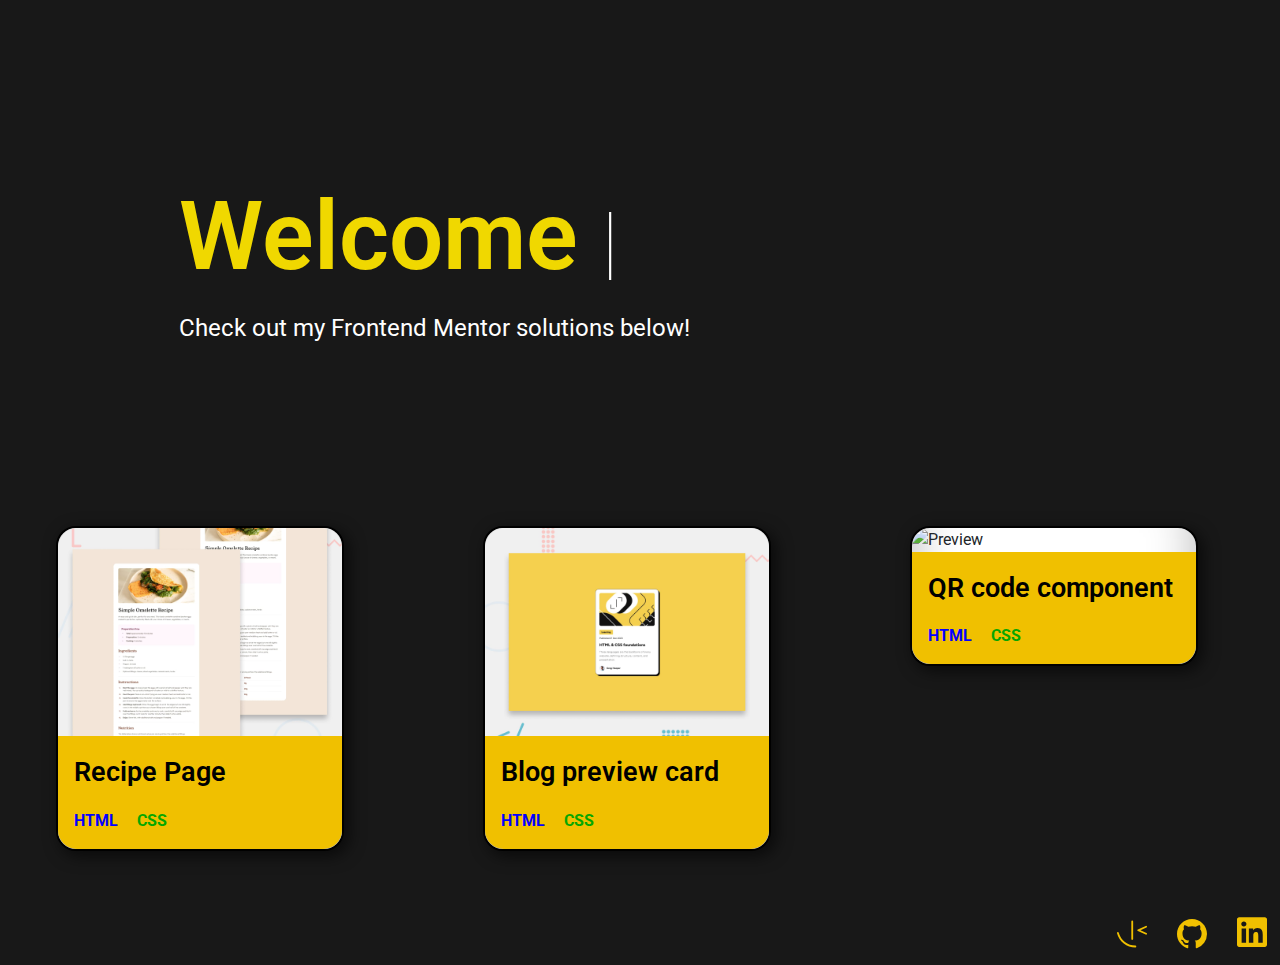
==== index.html @ 25e4f557 "change img" ====
<!DOCTYPE html>
<html lang="en">
<head>
    <meta charset="UTF-8">
    <meta name="viewport" content="width=device-width, initial-scale=1.0">
    <link rel="stylesheet" href="Main-page/style.css">
    <link href="https://fonts.googleapis.com/css2?family=Roboto:ital,wght@0,100;0,300;0,400;0,500;0,700;0,900;1,100;1,300;1,400;1,500;1,700;1,900&display=swap" rel="stylesheet">
    <link href="https://cdn.jsdelivr.net/npm/bootstrap@5.3.3/dist/css/bootstrap.min.css" rel="stylesheet" integrity="sha384-QWTKZyjpPEjISv5WaRU9OFeRpok6YctnYmDr5pNlyT2bRjXh0JMhjY6hW+ALEwIH" crossorigin="anonymous">
    <title>Limnosa's challenge solutions</title>
</head>
<body>
    <nav>
        <h1><span id="typed-text"></span><span id="cursor">|</span></h1>
        <p>Check out my Frontend Mentor solutions below!</p>
    </nav>
    <main>
        <div class="row row-cols-1 row-cols-sm-2 row-cols-md-3 g-4">
            <div class="col">
                <div class="card" style="width: 18rem;">
                    <img src="./Recipe-page/preview.jpg" class="card-img-top" alt="Preview">
                    <div class="card-body">
                        <p><a href="./Recipe-page/index.html" class="card-text">Recipe Page</a></p>
                        <span class="HTML">HTML</span>
                        <span class="CSS">CSS</span>
                    </div>
                </div>
            </div>
            <div class="col">
                <div class="card" style="width: 18rem;">
                    <img src="./Blog-preview-card/preview.jpg" class="card-img-top" alt="Preview">
                    <div class="card-body">
                        <p><a href="./Blog-preview-card/index.html" class="card-text">Blog preview card</a></p>
                        <span class="HTML">HTML</span>
                        <span class="CSS">CSS</span>
                    </div>
                </div>
            </div>
            <div class="col">
                <div class="card" style="width: 18rem;">
                    <img src="./Qr-code-component/screenshot.webp" class="card-img-top" alt="Preview">
                    <div class="card-body">
                        <p><a href="./Qr-code-component/index.html" class="card-text">QR code component</a></p>
                        <span class="HTML">HTML</span>
                        <span class="CSS">CSS</span>
                    </div>
                </div>
            </div>
        </div>
    </main>
    <footer>
        <ul>
        <li><a href="https://www.frontendmentor.io/profile/Limnosa"><img class="frontendmentor" src="Main-page/frontend-mentor-seeklogo.svg" alt="Frontendmentor"></a></li>
        <li><a href="https://github.com/Limnosa"><img src="Main-page/bxl-github.svg" alt="Github"></a></li>
        <li><a href="linkedin.com/in/boglárka-ser-089388306"><img src="Main-page/bxl-linkedin-square.svg" alt="linkedin"></a></li>
        </ul>
    </footer>
    <script src="Main-page/script.js"></script>
    <script src="https://cdn.jsdelivr.net/npm/bootstrap@5.3.3/dist/js/bootstrap.bundle.min.js" integrity="sha384-YvpcrYf0tY3lHB60NNkmXc5s9fDVZLESaAA55NDzOxhy9GkcIdslK1eN7N6jIeHz" crossorigin="anonymous"></script>
</body>
</html>
---- Main-page/style.css ----
* {
    padding: 0;
    margin: 0;
}

body {
    font-family: "Roboto", sans-serif !important;
    background-color: #181818 !important;
    
}

nav {
    margin: 14%;
}

nav h1 {
    font-size: 6rem;
    color: #F0D800;
    margin-bottom: 16px;
    font-weight: 600;
}

#cursor {
    font-weight: 100;
    font-size: 5rem;
    color: white;
    animation: blink 0.7s steps(1) infinite;
}

@keyframes blink {
    50% { opacity: 0; }
}

nav p {
    color: white;
    font-size: 1.5em;
    font-weight: 400;
}

.row {
    width: 100% !important;
}

.card {
    border: 2px solid black !important;
    border-radius: 20px !important;
    box-shadow: inset 0 -3em 3em rgb(0 0 0 / 30%),
    0.3em 0.3em 1em rgb(0 0 0 / 60%);
    transition: transform 0.3s ease-in-out;
    margin: 0 14% 0 14%;
}

.card:hover {
    transform: scale(1.05);
}

.card-img-top {
    border-top-left-radius: 20px !important;
    border-top-right-radius: 20px !important;
}

.card-body {
    background-color: #F0C000;
    border-bottom-left-radius: 19px;
    border-bottom-right-radius: 19px;
}

.card-text {
    font-size: 1.7rem;
    font-weight: 600;
    text-decoration: none;
    color: black;
}

.card-text:hover {
    color: #303030;
}

.card-text:active {
    font-size: 1.6rem;
}

.HTML {
    color: rgb(4, 0, 255);
    font-size: 1rem;
    font-weight: 700;
    padding-right: 15px;
}

.CSS {
    color: rgb(6, 167, 0);
    font-size: 1rem;
    font-weight: 700;
    padding-right: 15px;
}

footer {
    position: relative;
    bottom: 0;
    right: 1%;
    padding-top: 5%;
}

footer img {
    width: 30px;
    height: auto;
    transition: transform 0.3s ease-in-out;
}

footer img:hover {
    transform: scale(1.2);
}

footer ul {
    list-style: none;
    display: flex;
    gap: 30px;
    flex-direction: row;
    align-items: flex-end;
    justify-content: flex-end;
}

@media (max-width: 960px) {
    .row-cols-md-3 > * {
        flex: 0 0 50% !important;
        max-width: 50% !important;
    }
    nav {
        margin: 2% 2% 15% 2%;
    }
  }

@media (max-width: 660px) {
    .row-cols-md-3 > * {
        flex: 0 0 100% !important;
        max-width: 100% !important;
      }
}
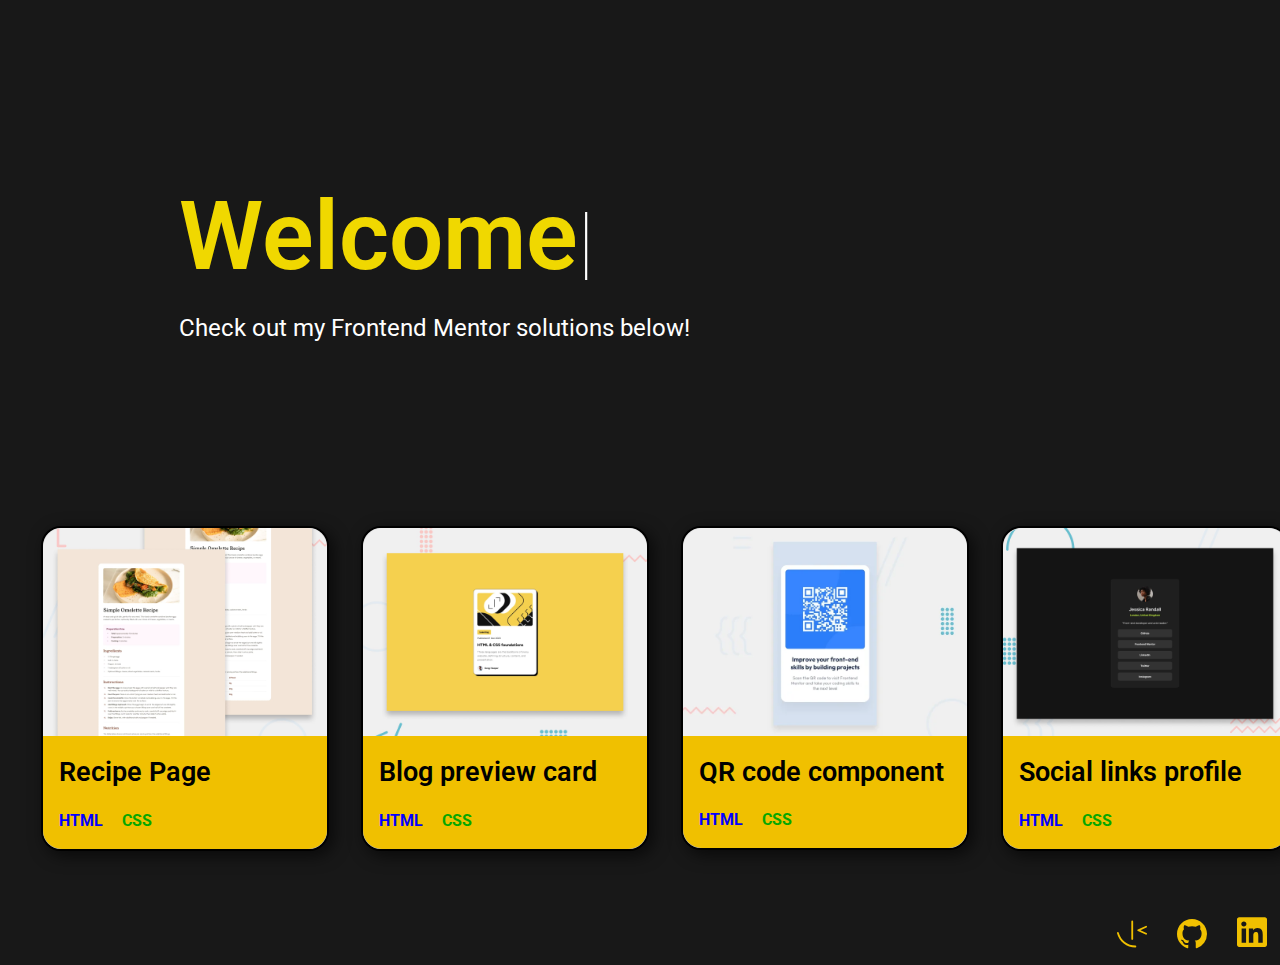
==== commit 281692de: "Initial commit" ====
--- a/index.html
+++ b/index.html
@@ -14,7 +14,7 @@
         <p>Check out my Frontend Mentor solutions below!</p>
     </nav>
     <main>
-        <div class="row row-cols-1 row-cols-sm-2 row-cols-md-3 g-4">
+        <div class="row row-cols-1 row-cols-sm-2 row-cols-md-4 g-4">
             <div class="col">
                 <div class="card" style="width: 18rem;">
                     <img src="./Recipe-page/preview.jpg" class="card-img-top" alt="Preview">
@@ -45,6 +45,16 @@
                     </div>
                 </div>
             </div>
+            <div class="col">
+                <div class="card" style="width: 18rem;">
+                    <img src="./Social-links-profile/preview.jpg" class="card-img-top" alt="Preview">
+                    <div class="card-body">
+                        <p><a href="./Social-links-profile/index.html" class="card-text">Social links profile</a></p>
+                        <span class="HTML">HTML</span>
+                        <span class="CSS">CSS</span>
+                    </div>
+                </div>
+            </div>
         </div>
     </main>
     <footer>
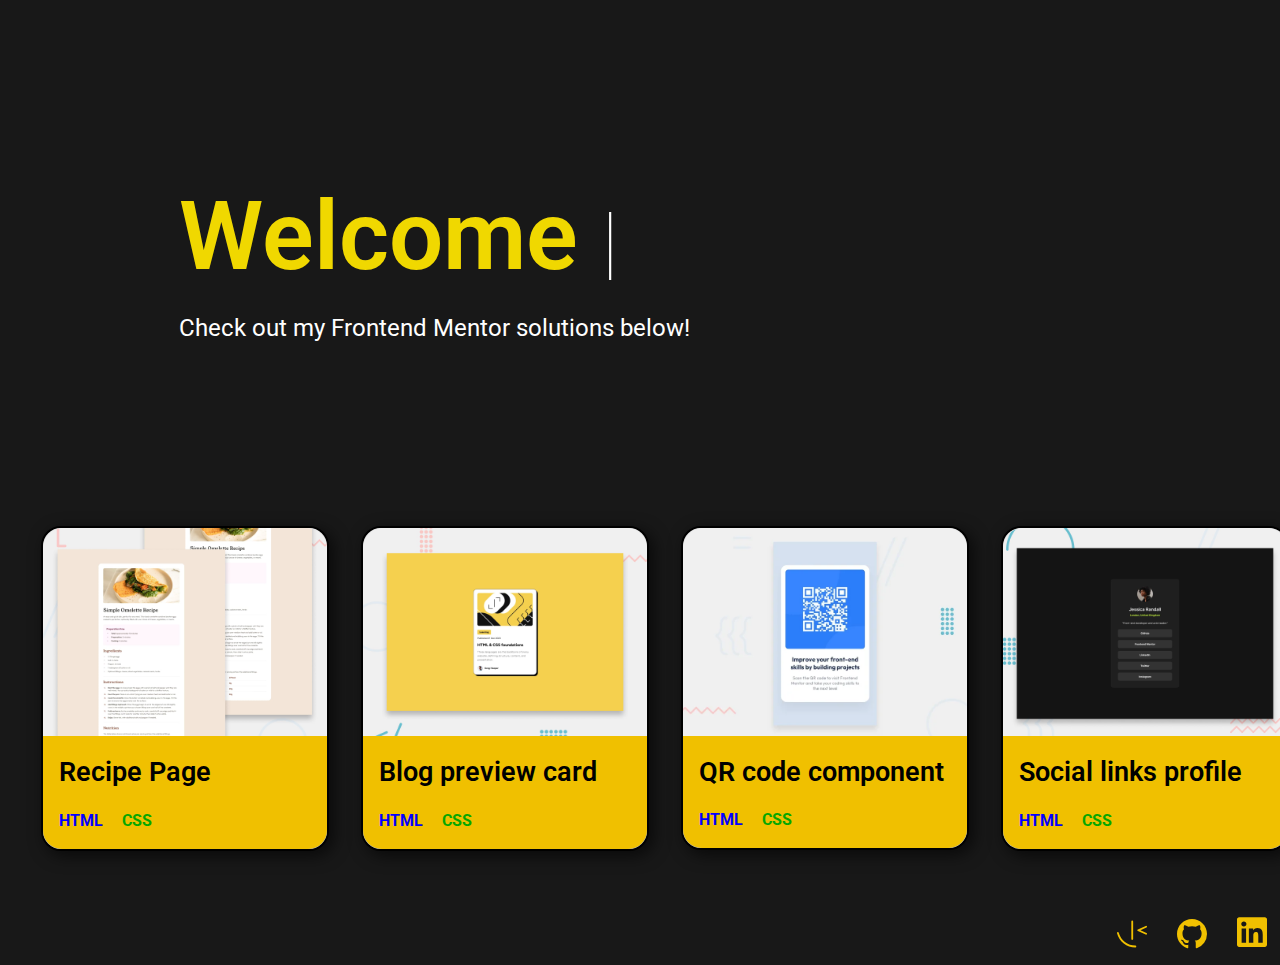
==== commit 97931c0c: "minor bug fixed" ====
--- a/index.html
+++ b/index.html
@@ -61,7 +61,7 @@
         <ul>
         <li><a href="https://www.frontendmentor.io/profile/Limnosa"><img class="frontendmentor" src="Main-page/frontend-mentor-seeklogo.svg" alt="Frontendmentor"></a></li>
         <li><a href="https://github.com/Limnosa"><img src="Main-page/bxl-github.svg" alt="Github"></a></li>
-        <li><a href="linkedin.com/in/boglárka-ser-089388306"><img src="Main-page/bxl-linkedin-square.svg" alt="linkedin"></a></li>
+        <li><a href="https://www.linkedin.com/in/bogl%C3%A1rka-ser-089388306/"><img src="Main-page/bxl-linkedin-square.svg" alt="linkedin"></a></li>
         </ul>
     </footer>
     <script src="Main-page/script.js"></script>
--- a/Main-page/style.css
+++ b/Main-page/style.css
@@ -6,7 +6,7 @@
 body {
     font-family: "Roboto", sans-serif !important;
     background-color: #181818 !important;
-    
+    width: 100%;
 }
 
 nav {
@@ -120,8 +120,8 @@
     justify-content: flex-end;
 }
 
-@media (max-width: 960px) {
-    .row-cols-md-3 > * {
+@media (max-width: 1206px) {
+    .row-cols-md-4 > * {
         flex: 0 0 50% !important;
         max-width: 50% !important;
     }
@@ -131,7 +131,7 @@
   }
 
 @media (max-width: 660px) {
-    .row-cols-md-3 > * {
+    .row-cols-md-4 > * {
         flex: 0 0 100% !important;
         max-width: 100% !important;
       }
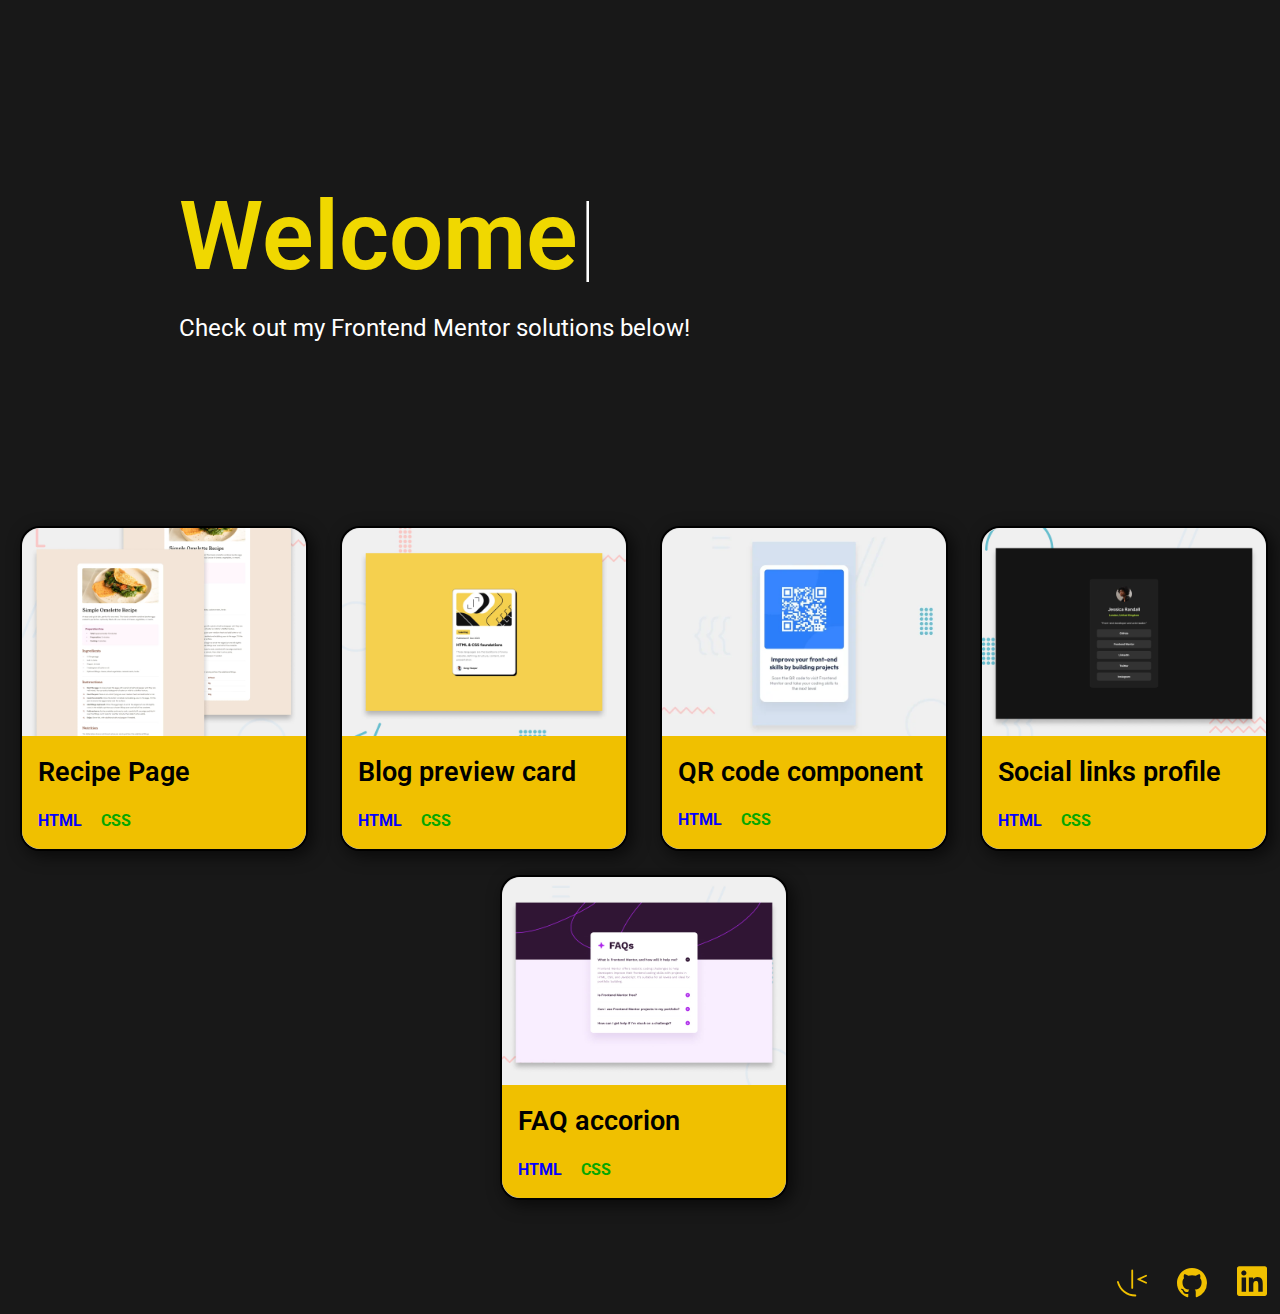
==== commit 65e7944f: "add FAQ accordion solution" ====
--- a/index.html
+++ b/index.html
@@ -14,7 +14,8 @@
         <p>Check out my Frontend Mentor solutions below!</p>
     </nav>
     <main>
-        <div class="row row-cols-1 row-cols-sm-2 row-cols-md-4 g-4">
+        <section class="cards">
+        <div class="row row-cols-1 row-cols-sm-2 row-cols-md-4 row-cols-xxl-5 g-4 ms-1 me-0 justify-content-center">
             <div class="col">
                 <div class="card" style="width: 18rem;">
                     <img src="./Recipe-page/preview.jpg" class="card-img-top" alt="Preview">
@@ -55,7 +56,18 @@
                     </div>
                 </div>
             </div>
+            <div class="col">
+                <div class="card" style="width: 18rem;">
+                    <img src="./Faq-accordion/assets/images/desktop-preview.jpg" class="card-img-top" alt="Preview">
+                    <div class="card-body">
+                        <p><a href="./Faq-accordion/index.html" class="card-text">FAQ accorion</a></p>
+                        <span class="HTML">HTML</span>
+                        <span class="CSS">CSS</span>
+                    </div>
+                </div>
+            </div>
         </div>
+    </section>
     </main>
     <footer>
         <ul>
--- a/Main-page/style.css
+++ b/Main-page/style.css
@@ -6,7 +6,7 @@
 body {
     font-family: "Roboto", sans-serif !important;
     background-color: #181818 !important;
-    width: 100%;
+    max-width: 100%;
 }
 
 nav {
@@ -22,7 +22,7 @@
 
 #cursor {
     font-weight: 100;
-    font-size: 5rem;
+    font-size: 6rem;
     color: white;
     animation: blink 0.7s steps(1) infinite;
 }
@@ -37,8 +37,18 @@
     font-weight: 400;
 }
 
+.cards {
+    max-width: 100%;
+}
+
 .row {
     width: 100% !important;
+}
+
+.col {
+    display: flex;
+    justify-content: center;
+    max-width: min-content;
 }
 
 .card {
@@ -47,7 +57,6 @@
     box-shadow: inset 0 -3em 3em rgb(0 0 0 / 30%),
     0.3em 0.3em 1em rgb(0 0 0 / 60%);
     transition: transform 0.3s ease-in-out;
-    margin: 0 14% 0 14%;
 }
 
 .card:hover {
@@ -120,19 +129,34 @@
     justify-content: flex-end;
 }
 
+@media (max-width: 1500px) {
+    .row-cols-xxl-5 > * {
+        flex: 0 0 25% !important;
+        max-width: 25% !important;
+    }
+}
+
 @media (max-width: 1206px) {
     .row-cols-md-4 > * {
-        flex: 0 0 50% !important;
-        max-width: 50% !important;
+        flex: 0 0 30% !important;
+        max-width: 30% !important;
     }
-    nav {
+    /*nav {
         margin: 2% 2% 15% 2%;
-    }
+    }*/
   }
 
-@media (max-width: 660px) {
+@media (max-width: 1022px) {
+    .row-cols-md-4 > * {
+        flex: 0 0 40% !important;
+        max-width: 40% !important;
+    }
+}
+
+
+@media (max-width: 757px) {
     .row-cols-md-4 > * {
         flex: 0 0 100% !important;
         max-width: 100% !important;
       }
-}
+}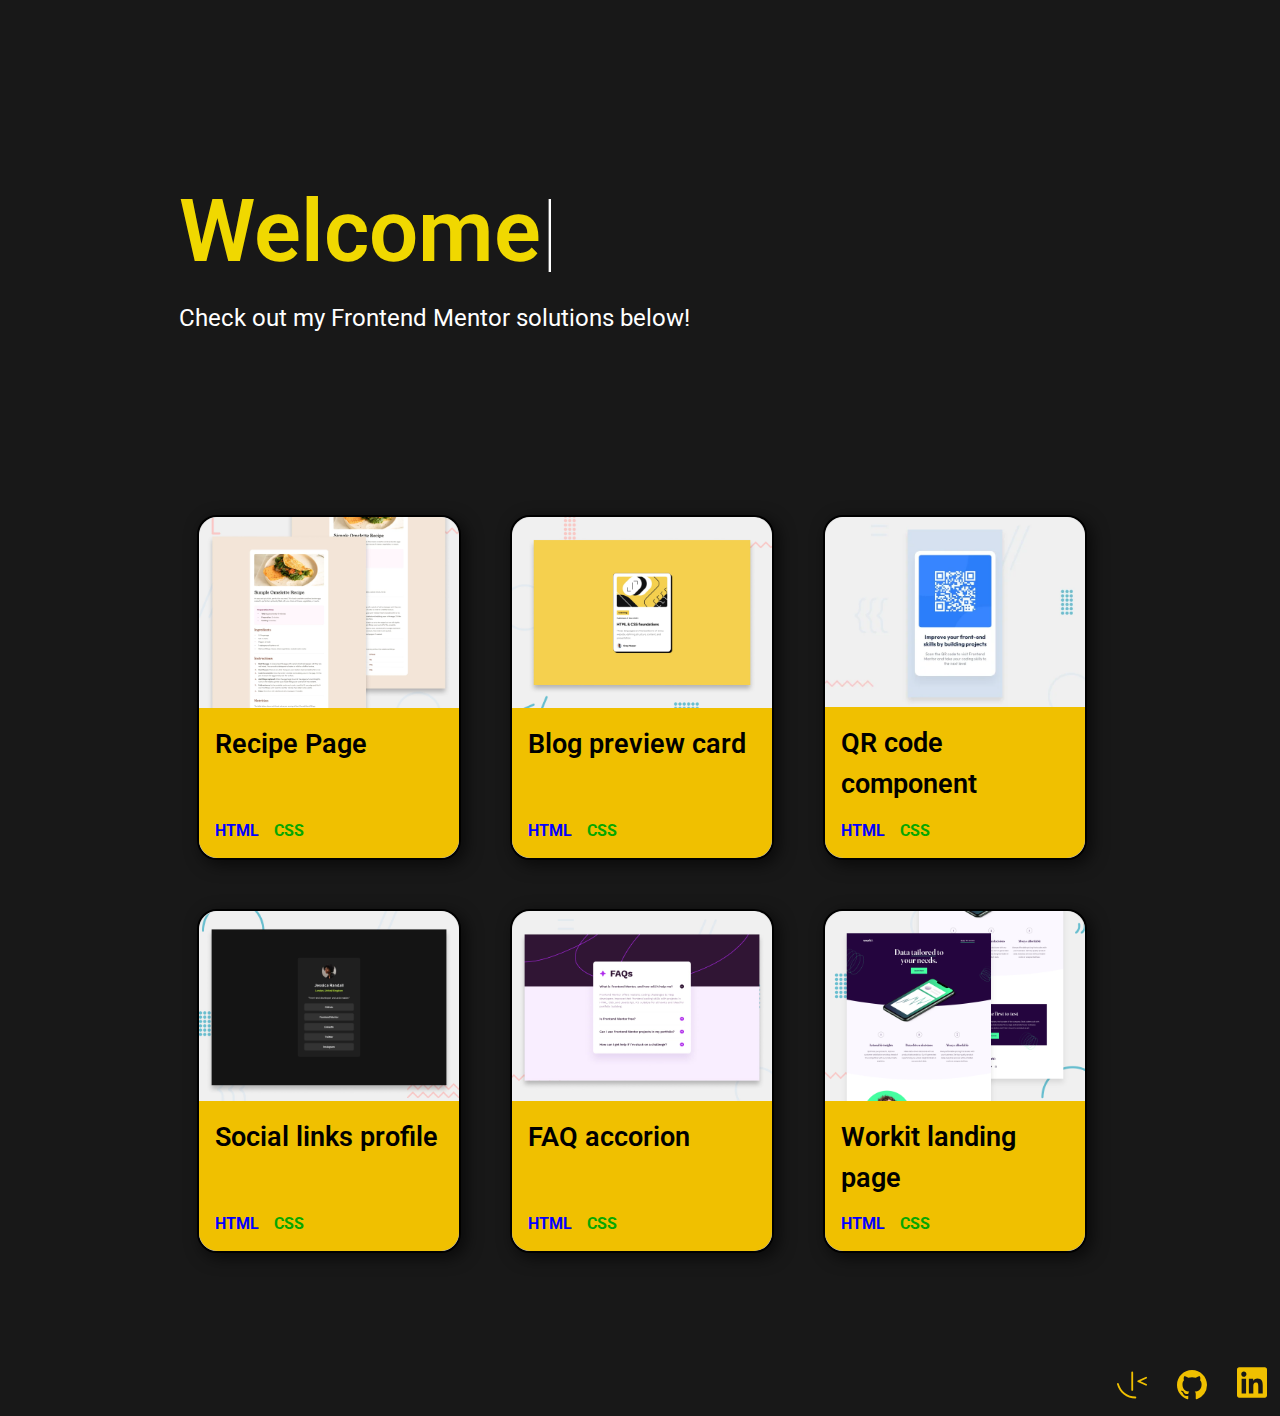
==== commit 492b24fe: "add workit landing page" ====
--- a/index.html
+++ b/index.html
@@ -3,9 +3,9 @@
 <head>
     <meta charset="UTF-8">
     <meta name="viewport" content="width=device-width, initial-scale=1.0">
-    <link rel="stylesheet" href="Main-page/style.css">
     <link href="https://fonts.googleapis.com/css2?family=Roboto:ital,wght@0,100;0,300;0,400;0,500;0,700;0,900;1,100;1,300;1,400;1,500;1,700;1,900&display=swap" rel="stylesheet">
     <link href="https://cdn.jsdelivr.net/npm/bootstrap@5.3.3/dist/css/bootstrap.min.css" rel="stylesheet" integrity="sha384-QWTKZyjpPEjISv5WaRU9OFeRpok6YctnYmDr5pNlyT2bRjXh0JMhjY6hW+ALEwIH" crossorigin="anonymous">
+    <link rel="stylesheet" href="Main-page/style.css">
     <title>Limnosa's challenge solutions</title>
 </head>
 <body>
@@ -17,7 +17,7 @@
         <section class="cards">
         <div class="row row-cols-1 row-cols-sm-2 row-cols-md-4 row-cols-xxl-5 g-4 ms-1 me-0 justify-content-center">
             <div class="col">
-                <div class="card" style="width: 18rem;">
+                <div class="card">
                     <img src="./Recipe-page/preview.jpg" class="card-img-top" alt="Preview">
                     <div class="card-body">
                         <p><a href="./Recipe-page/index.html" class="card-text">Recipe Page</a></p>
@@ -27,7 +27,7 @@
                 </div>
             </div>
             <div class="col">
-                <div class="card" style="width: 18rem;">
+                <div class="card">
                     <img src="./Blog-preview-card/preview.jpg" class="card-img-top" alt="Preview">
                     <div class="card-body">
                         <p><a href="./Blog-preview-card/index.html" class="card-text">Blog preview card</a></p>
@@ -37,7 +37,7 @@
                 </div>
             </div>
             <div class="col">
-                <div class="card" style="width: 18rem;">
+                <div class="card">
                     <img src="./Qr-code-component/screenshot.webp" class="card-img-top" alt="Preview">
                     <div class="card-body">
                         <p><a href="./Qr-code-component/index.html" class="card-text">QR code component</a></p>
@@ -47,7 +47,7 @@
                 </div>
             </div>
             <div class="col">
-                <div class="card" style="width: 18rem;">
+                <div class="card">
                     <img src="./Social-links-profile/preview.jpg" class="card-img-top" alt="Preview">
                     <div class="card-body">
                         <p><a href="./Social-links-profile/index.html" class="card-text">Social links profile</a></p>
@@ -57,7 +57,7 @@
                 </div>
             </div>
             <div class="col">
-                <div class="card" style="width: 18rem;">
+                <div class="card">
                     <img src="./Faq-accordion/assets/images/desktop-preview.jpg" class="card-img-top" alt="Preview">
                     <div class="card-body">
                         <p><a href="./Faq-accordion/index.html" class="card-text">FAQ accorion</a></p>
@@ -66,10 +66,20 @@
                     </div>
                 </div>
             </div>
+            <div class="col">
+                <div class="card">
+                    <img src="./workit-landing-page/preview.jpg" class="card-img-top" alt="Preview">
+                    <div class="card-body">
+                        <p><a href="./workit-landing-page/index.html" class="card-text">Workit landing page</a></p>
+                        <span class="HTML">HTML</span>
+                        <span class="CSS">CSS</span>
+                    </div>
+                </div>
+            </div>
         </div>
     </section>
     </main>
-    <footer>
+    <footer class="mt-5">
         <ul>
         <li><a href="https://www.frontendmentor.io/profile/Limnosa"><img class="frontendmentor" src="Main-page/frontend-mentor-seeklogo.svg" alt="Frontendmentor"></a></li>
         <li><a href="https://github.com/Limnosa"><img src="Main-page/bxl-github.svg" alt="Github"></a></li>
--- a/Main-page/style.css
+++ b/Main-page/style.css
@@ -4,9 +4,10 @@
 }
 
 body {
-    font-family: "Roboto", sans-serif !important;
-    background-color: #181818 !important;
+    font-family: "Roboto", sans-serif ;
+    background-color: #181818;
     max-width: 100%;
+    overflow-x: hidden;
 }
 
 nav {
@@ -14,7 +15,7 @@
 }
 
 nav h1 {
-    font-size: 6rem;
+    font-size: clamp(65px, 6.806vw, 98px);
     color: #F0D800;
     margin-bottom: 16px;
     font-weight: 600;
@@ -22,7 +23,7 @@
 
 #cursor {
     font-weight: 100;
-    font-size: 6rem;
+    font-size: clamp(65px, 6.806vw, 98px);
     color: white;
     animation: blink 0.7s steps(1) infinite;
 }
@@ -39,10 +40,14 @@
 
 .cards {
     max-width: 100%;
+    display: flex;
+    align-items: center;
+    justify-content: center;
 }
 
 .row {
-    width: 100% !important;
+    width: 90%;
+    gap: 25px;
 }
 
 .col {
@@ -52,11 +57,12 @@
 }
 
 .card {
-    border: 2px solid black !important;
-    border-radius: 20px !important;
+    border: 2px solid black;
+    border-radius: 20px;
     box-shadow: inset 0 -3em 3em rgb(0 0 0 / 30%),
     0.3em 0.3em 1em rgb(0 0 0 / 60%);
     transition: transform 0.3s ease-in-out;
+    width: 18rem;
 }
 
 .card:hover {
@@ -64,14 +70,16 @@
 }
 
 .card-img-top {
-    border-top-left-radius: 20px !important;
-    border-top-right-radius: 20px !important;
+    border-top-left-radius: 20px;
+    border-top-right-radius: 20px;
 }
 
 .card-body {
     background-color: #F0C000;
     border-bottom-left-radius: 19px;
     border-bottom-right-radius: 19px;
+    height: 150px;
+    position: relative;
 }
 
 .card-text {
@@ -94,6 +102,8 @@
     font-size: 1rem;
     font-weight: 700;
     padding-right: 15px;
+    position: absolute;
+    bottom: 15px;
 }
 
 .CSS {
@@ -101,6 +111,9 @@
     font-size: 1rem;
     font-weight: 700;
     padding-right: 15px;
+    position: absolute;
+    bottom: 15px;
+    left: 75px;
 }
 
 footer {
@@ -131,32 +144,29 @@
 
 @media (max-width: 1500px) {
     .row-cols-xxl-5 > * {
-        flex: 0 0 25% !important;
-        max-width: 25% !important;
+        flex: 0 0 25%;
+        max-width: 25%;
     }
 }
 
 @media (max-width: 1206px) {
     .row-cols-md-4 > * {
-        flex: 0 0 30% !important;
-        max-width: 30% !important;
+        flex: 0 0 30%;
+        max-width: 30%;
     }
-    /*nav {
-        margin: 2% 2% 15% 2%;
-    }*/
   }
 
 @media (max-width: 1022px) {
     .row-cols-md-4 > * {
-        flex: 0 0 40% !important;
-        max-width: 40% !important;
+        flex: 0 0 40%;
+        max-width: 40%;
     }
 }
 
 
 @media (max-width: 757px) {
     .row-cols-md-4 > * {
-        flex: 0 0 100% !important;
-        max-width: 100% !important;
+        flex: 0 0 100%;
+        max-width: 100%;
       }
 }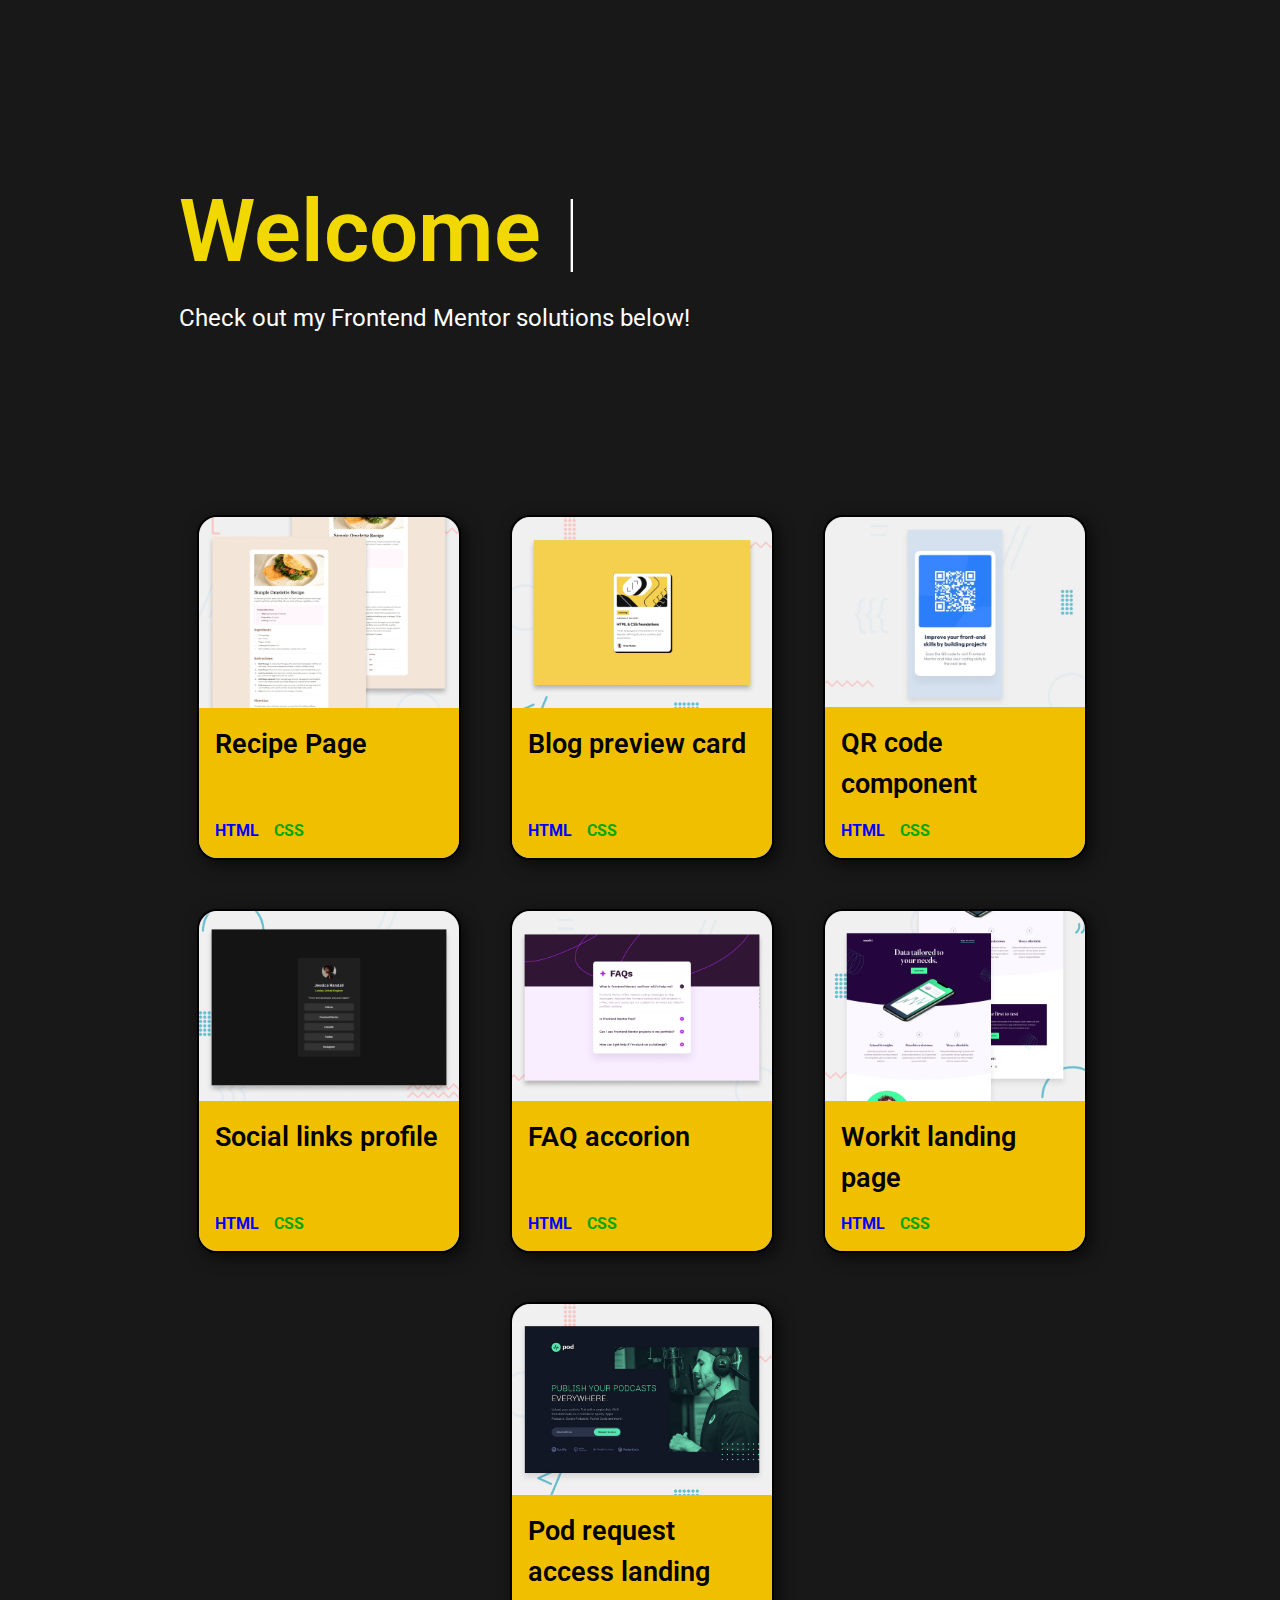
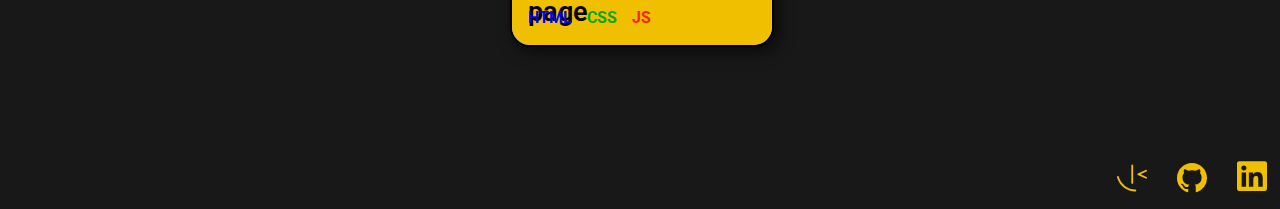
==== commit 57bdde82: "add pod request access landing page" ====
--- a/index.html
+++ b/index.html
@@ -76,6 +76,17 @@
                     </div>
                 </div>
             </div>
+            <div class="col">
+                <div class="card">
+                    <img src="./pod-request-access-landing-page/assets/images/preview.jpg" class="card-img-top" alt="Preview">
+                    <div class="card-body">
+                        <p><a href="./pod-request-access-landing-page/index.html" class="card-text">Pod request access landing page</a></p>
+                        <span class="HTML">HTML</span>
+                        <span class="CSS">CSS</span>
+                        <div class="JS">JS</div>
+                    </div>
+                </div>
+            </div>
         </div>
     </section>
     </main>
--- a/Main-page/style.css
+++ b/Main-page/style.css
@@ -116,6 +116,16 @@
     left: 75px;
 }
 
+.JS {
+    color: rgb(255, 30, 0);
+    font-size: 1rem;
+    font-weight: 700;
+    padding-right: 15px;
+    position: absolute;
+    bottom: 15px;
+    left: 120px;
+}
+
 footer {
     position: relative;
     bottom: 0;
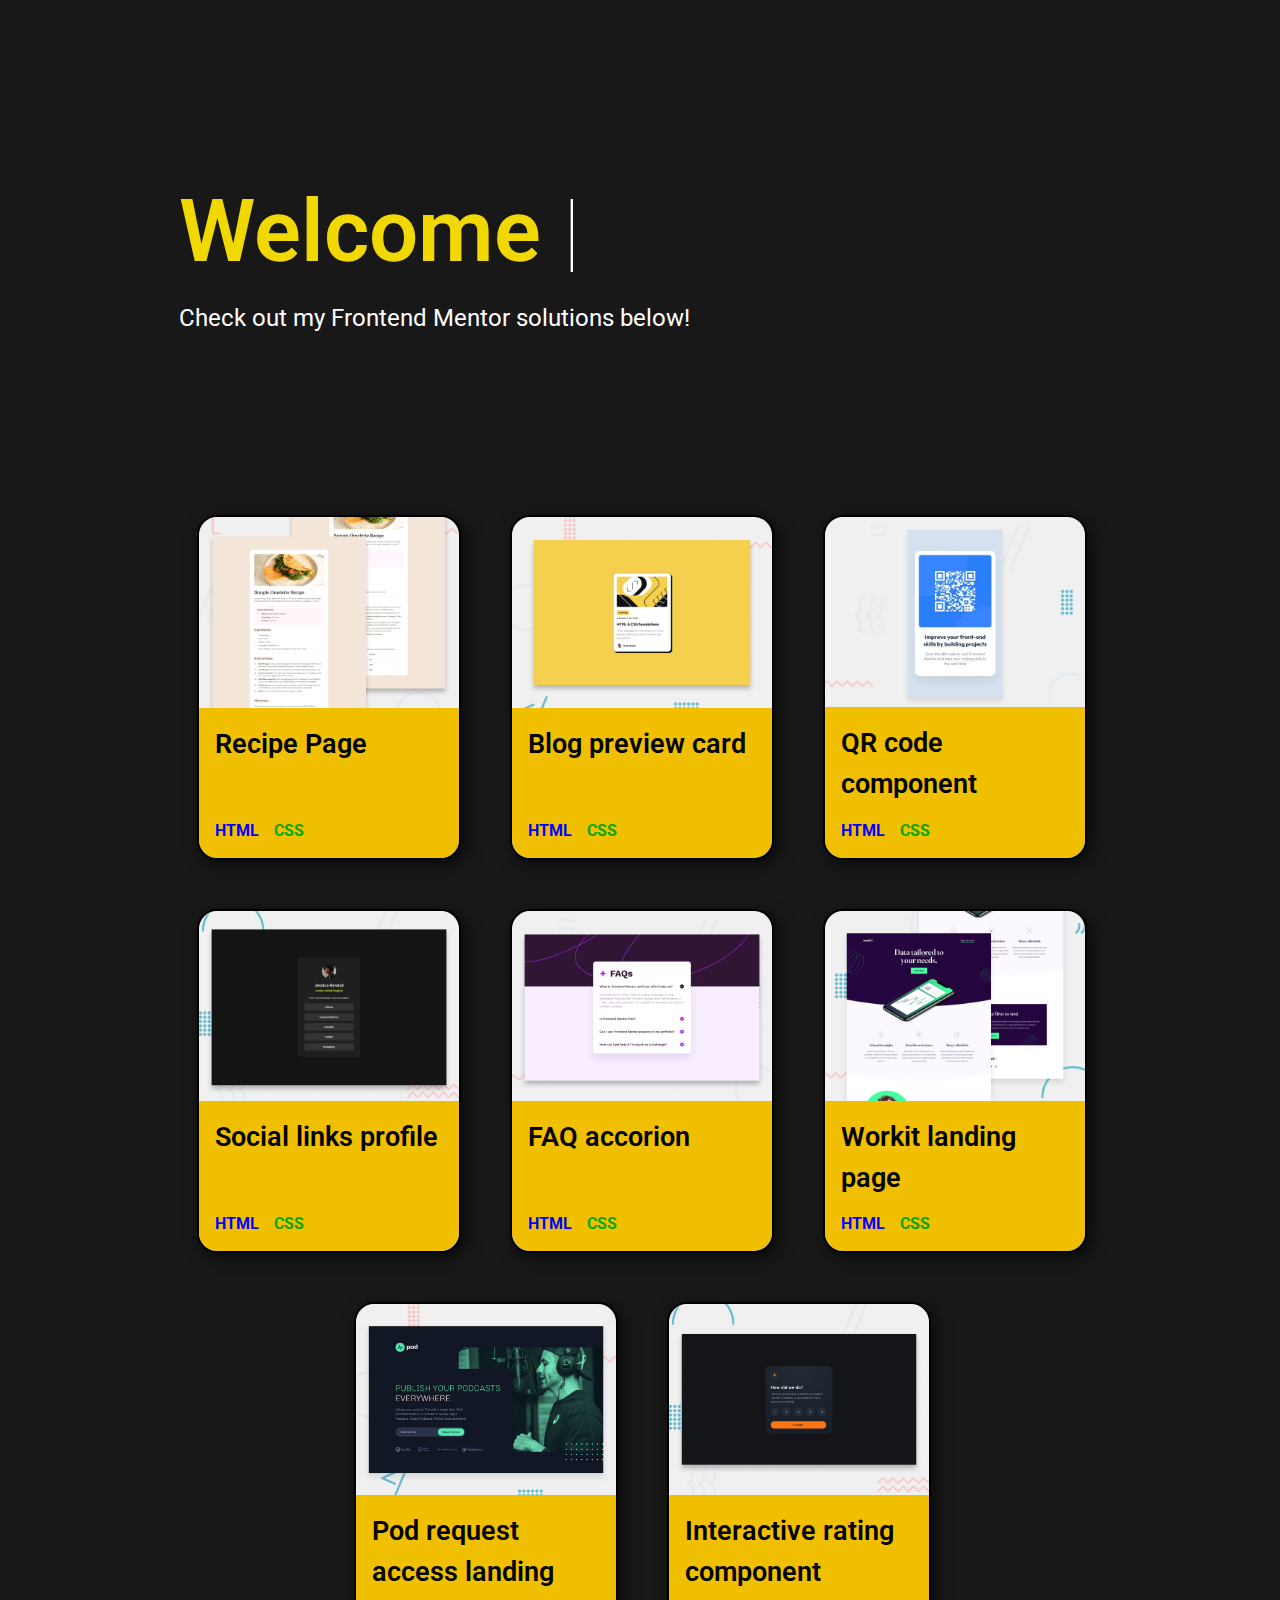
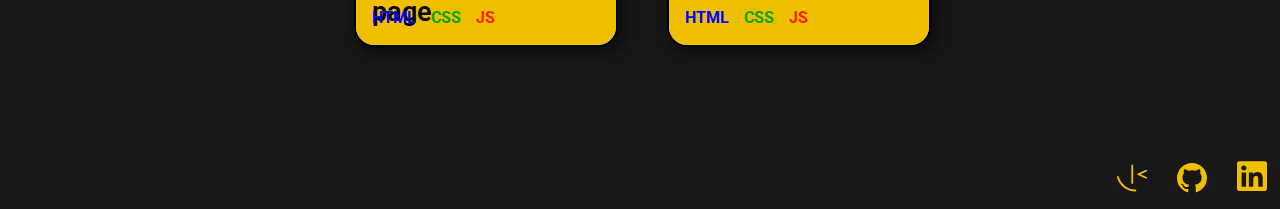
==== commit a87ea718: "add interactive rating component" ====
--- a/index.html
+++ b/index.html
@@ -87,6 +87,17 @@
                     </div>
                 </div>
             </div>
+            <div class="col">
+                <div class="card">
+                    <img src="./Interactive-rating-component/assets/images/desktop-preview.jpg" class="card-img-top" alt="Preview">
+                    <div class="card-body">
+                        <p><a href="./Interactive-rating-component/index.html" class="card-text">Interactive rating component</a></p>
+                        <span class="HTML">HTML</span>
+                        <span class="CSS">CSS</span>
+                        <div class="JS">JS</div>
+                    </div>
+                </div>
+            </div>
         </div>
     </section>
     </main>
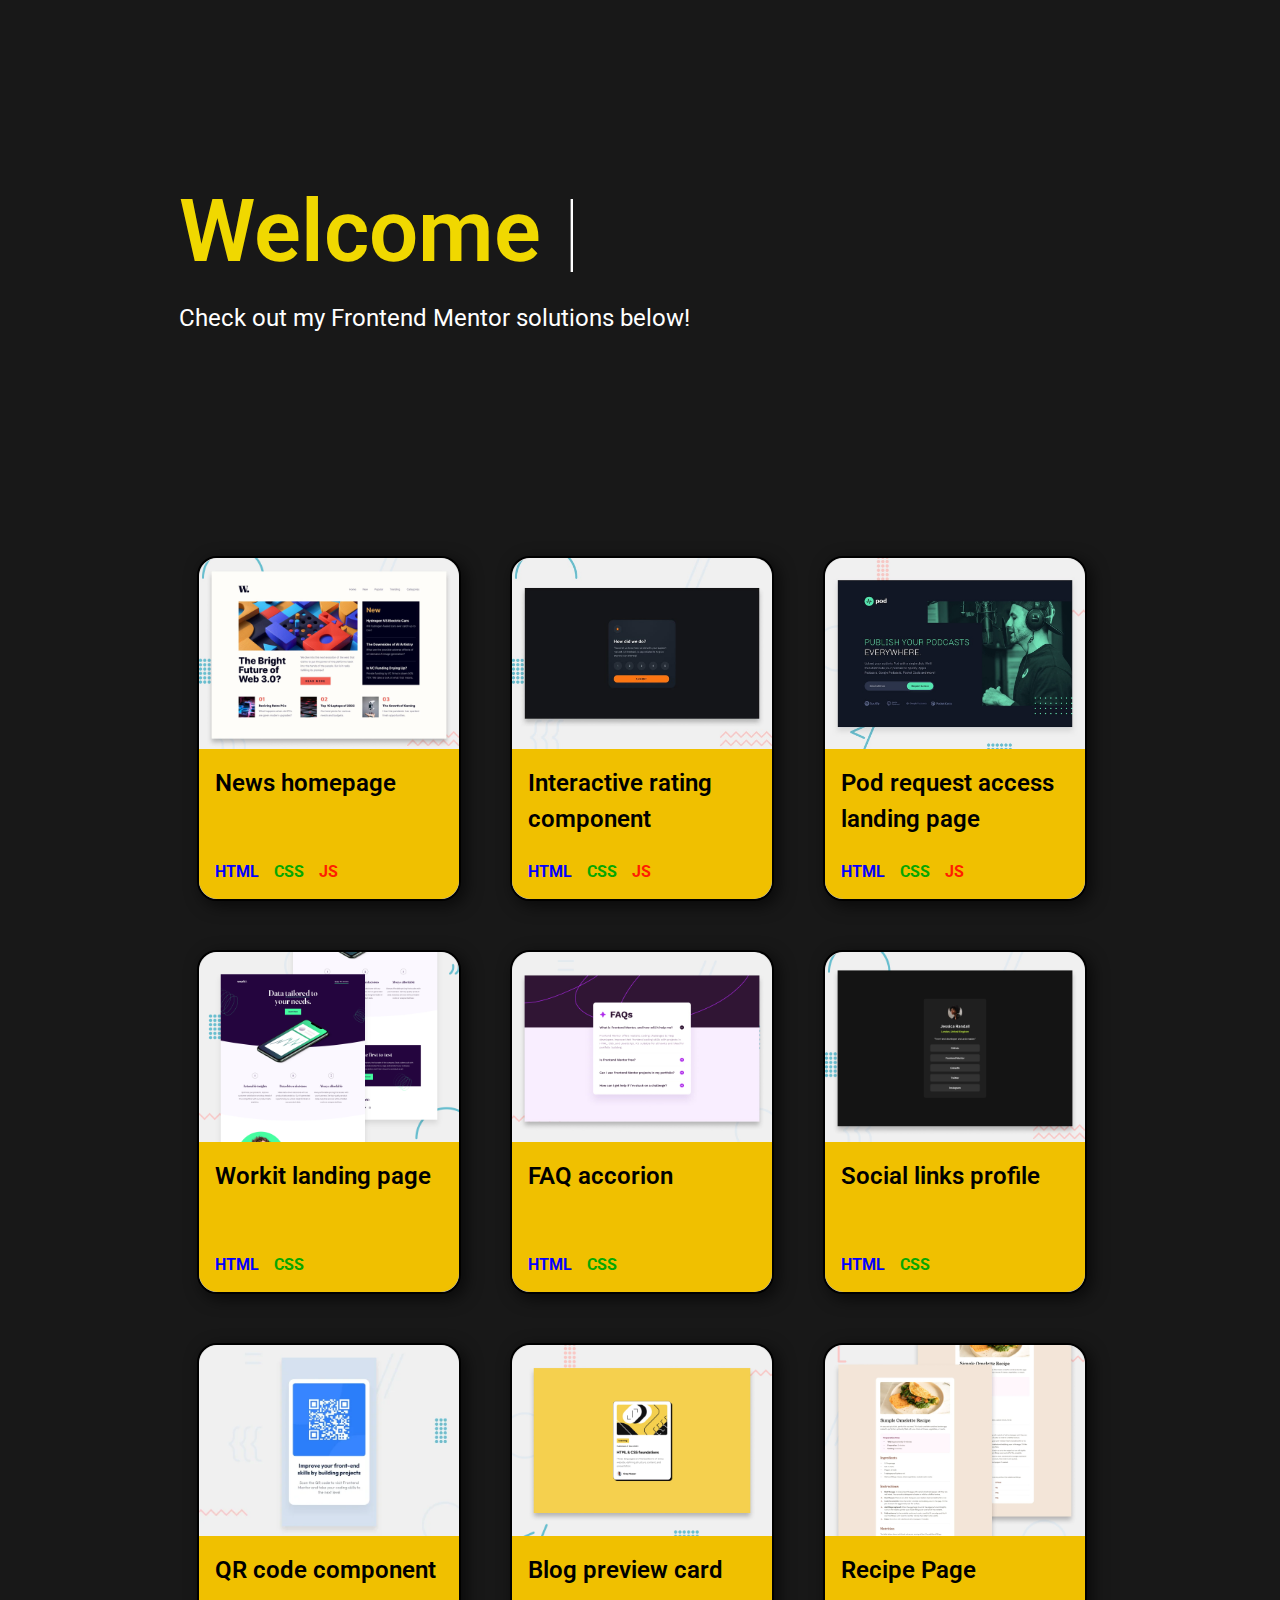
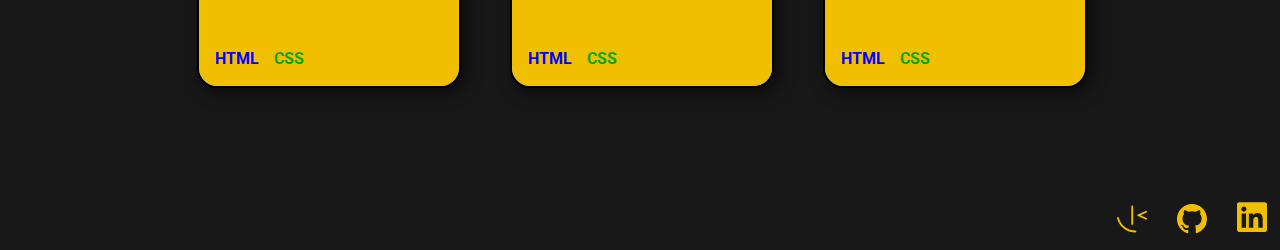
==== commit 406602a6: "add news homepage and secret links" ====
--- a/index.html
+++ b/index.html
@@ -6,97 +6,110 @@
     <link href="https://fonts.googleapis.com/css2?family=Roboto:ital,wght@0,100;0,300;0,400;0,500;0,700;0,900;1,100;1,300;1,400;1,500;1,700;1,900&display=swap" rel="stylesheet">
     <link href="https://cdn.jsdelivr.net/npm/bootstrap@5.3.3/dist/css/bootstrap.min.css" rel="stylesheet" integrity="sha384-QWTKZyjpPEjISv5WaRU9OFeRpok6YctnYmDr5pNlyT2bRjXh0JMhjY6hW+ALEwIH" crossorigin="anonymous">
     <link rel="stylesheet" href="Main-page/style.css">
+    <link rel="icon" type="image/png" sizes="32x32" href="./Main-page/favicon-32x32.png">
     <title>Limnosa's challenge solutions</title>
 </head>
 <body>
     <nav>
         <h1><span id="typed-text"></span><span id="cursor">|</span></h1>
         <p>Check out my Frontend Mentor solutions below!</p>
+        <p class="mysterious-text">"Sometimes, the key to return is hidden in plain sight..."</p>
     </nav>
     <main>
         <section class="cards">
         <div class="row row-cols-1 row-cols-sm-2 row-cols-md-4 row-cols-xxl-5 g-4 ms-1 me-0 justify-content-center">
             <div class="col">
-                <div class="card">
+                <a href="./Recipe-page/index.html" class="card">
                     <img src="./Recipe-page/preview.jpg" class="card-img-top" alt="Preview">
                     <div class="card-body">
-                        <p><a href="./Recipe-page/index.html" class="card-text">Recipe Page</a></p>
+                        <p class="card-text">Recipe Page</p>
                         <span class="HTML">HTML</span>
                         <span class="CSS">CSS</span>
                     </div>
-                </div>
+                </a>
             </div>
             <div class="col">
-                <div class="card">
+                <a href="./Blog-preview-card/index.html" class="card">
                     <img src="./Blog-preview-card/preview.jpg" class="card-img-top" alt="Preview">
                     <div class="card-body">
-                        <p><a href="./Blog-preview-card/index.html" class="card-text">Blog preview card</a></p>
+                        <p class="card-text">Blog preview card</p>
                         <span class="HTML">HTML</span>
                         <span class="CSS">CSS</span>
                     </div>
-                </div>
+                </a>
             </div>
             <div class="col">
-                <div class="card">
+                <a href="./Qr-code-component/index.html" class="card">
                     <img src="./Qr-code-component/screenshot.webp" class="card-img-top" alt="Preview">
                     <div class="card-body">
-                        <p><a href="./Qr-code-component/index.html" class="card-text">QR code component</a></p>
+                        <p class="card-text">QR code component</p>
                         <span class="HTML">HTML</span>
                         <span class="CSS">CSS</span>
                     </div>
-                </div>
+                </a>
             </div>
             <div class="col">
-                <div class="card">
+                <a href="./Social-links-profile/index.html" class="card">
                     <img src="./Social-links-profile/preview.jpg" class="card-img-top" alt="Preview">
                     <div class="card-body">
-                        <p><a href="./Social-links-profile/index.html" class="card-text">Social links profile</a></p>
+                        <p class="card-text">Social links profile</p>
                         <span class="HTML">HTML</span>
                         <span class="CSS">CSS</span>
                     </div>
-                </div>
+                </a>
             </div>
             <div class="col">
-                <div class="card">
+                <a href="./Faq-accordion/index.html" class="card">
                     <img src="./Faq-accordion/assets/images/desktop-preview.jpg" class="card-img-top" alt="Preview">
                     <div class="card-body">
-                        <p><a href="./Faq-accordion/index.html" class="card-text">FAQ accorion</a></p>
+                        <p class="card-text">FAQ accorion</p>
                         <span class="HTML">HTML</span>
                         <span class="CSS">CSS</span>
                     </div>
-                </div>
+                </a>
             </div>
             <div class="col">
-                <div class="card">
+                <a href="./workit-landing-page/index.html" class="card">
                     <img src="./workit-landing-page/preview.jpg" class="card-img-top" alt="Preview">
                     <div class="card-body">
-                        <p><a href="./workit-landing-page/index.html" class="card-text">Workit landing page</a></p>
+                        <p class="card-text">Workit landing page</p>
                         <span class="HTML">HTML</span>
                         <span class="CSS">CSS</span>
                     </div>
-                </div>
+                </a>
             </div>
             <div class="col">
-                <div class="card">
+                <a href="./pod-request-access-landing-page/index.html" class="card">
                     <img src="./pod-request-access-landing-page/assets/images/preview.jpg" class="card-img-top" alt="Preview">
                     <div class="card-body">
-                        <p><a href="./pod-request-access-landing-page/index.html" class="card-text">Pod request access landing page</a></p>
+                        <p class="card-text">Pod request access landing page</p>
                         <span class="HTML">HTML</span>
                         <span class="CSS">CSS</span>
                         <div class="JS">JS</div>
                     </div>
-                </div>
+                </a>
             </div>
             <div class="col">
-                <div class="card">
+                <a href="./Interactive-rating-component/index.html" class="card">
                     <img src="./Interactive-rating-component/assets/images/desktop-preview.jpg" class="card-img-top" alt="Preview">
                     <div class="card-body">
-                        <p><a href="./Interactive-rating-component/index.html" class="card-text">Interactive rating component</a></p>
+                        <p class="card-text">Interactive rating component</p>
                         <span class="HTML">HTML</span>
                         <span class="CSS">CSS</span>
                         <div class="JS">JS</div>
                     </div>
-                </div>
+                </a>
+            </div>
+            <div class="col">
+                <a href="./News-homepage/index.html" class="card">
+                    <img src="./News-homepage/assets/images/desktop-preview.jpg" class="card-img-top" alt="Preview">
+                    <div class="card-body">
+                        <p class="card-text">News homepage</p>
+                        <span class="HTML">HTML</span>
+                        <span class="CSS">CSS</span>
+                        <div class="JS">JS</div>
+                    </div>
+                </a>
             </div>
         </div>
     </section>
--- a/Main-page/style.css
+++ b/Main-page/style.css
@@ -38,11 +38,41 @@
     font-weight: 400;
 }
 
+.mysterious-text {
+    font-family: 'Cormorant Garamond', serif;
+    font-style: italic; 
+    font-size: clamp(12px, 1.3vw, 18px);
+    color: rgba(255, 255, 255, 0.3); 
+    opacity: 0;
+    transition: opacity 0.5s;
+}
+
+.mysterious-text span {
+        animation: glow-in 0.8s both;
+      }
+
+@keyframes glow-in {
+    from {
+        opacity: 0;
+    }
+    65% {
+        opacity: 1;
+        text-shadow: 0 0 25px white;
+    }
+    75% {
+        opacity: 1;
+    }
+    to {
+        opacity: 0.7;
+    }
+}
+
 .cards {
     max-width: 100%;
     display: flex;
     align-items: center;
     justify-content: center;
+    flex-direction: row-reverse;
 }
 
 .row {
@@ -63,6 +93,7 @@
     0.3em 0.3em 1em rgb(0 0 0 / 60%);
     transition: transform 0.3s ease-in-out;
     width: 18rem;
+    text-decoration: none;
 }
 
 .card:hover {
@@ -83,9 +114,8 @@
 }
 
 .card-text {
-    font-size: 1.7rem;
+    font-size: clamp(24px, 1.5vw, 28px);
     font-weight: 600;
-    text-decoration: none;
     color: black;
 }
 
@@ -179,4 +209,24 @@
         flex: 0 0 100%;
         max-width: 100%;
       }
-}+}
+
+
+.message {
+    display: none;
+    position: fixed;
+    background-color: #F0C000;
+    top: 50%;
+    left: 50%;
+    transform: translate(-50%, -50%);
+    font-size: 90px;
+    font-weight: 900;
+    color: white;
+    z-index: 9999;
+    animation: fadeIn 1s ease-in-out;
+}
+
+@keyframes fadeIn {
+    from { opacity: 0; }
+    to { opacity: 1; }
+}
